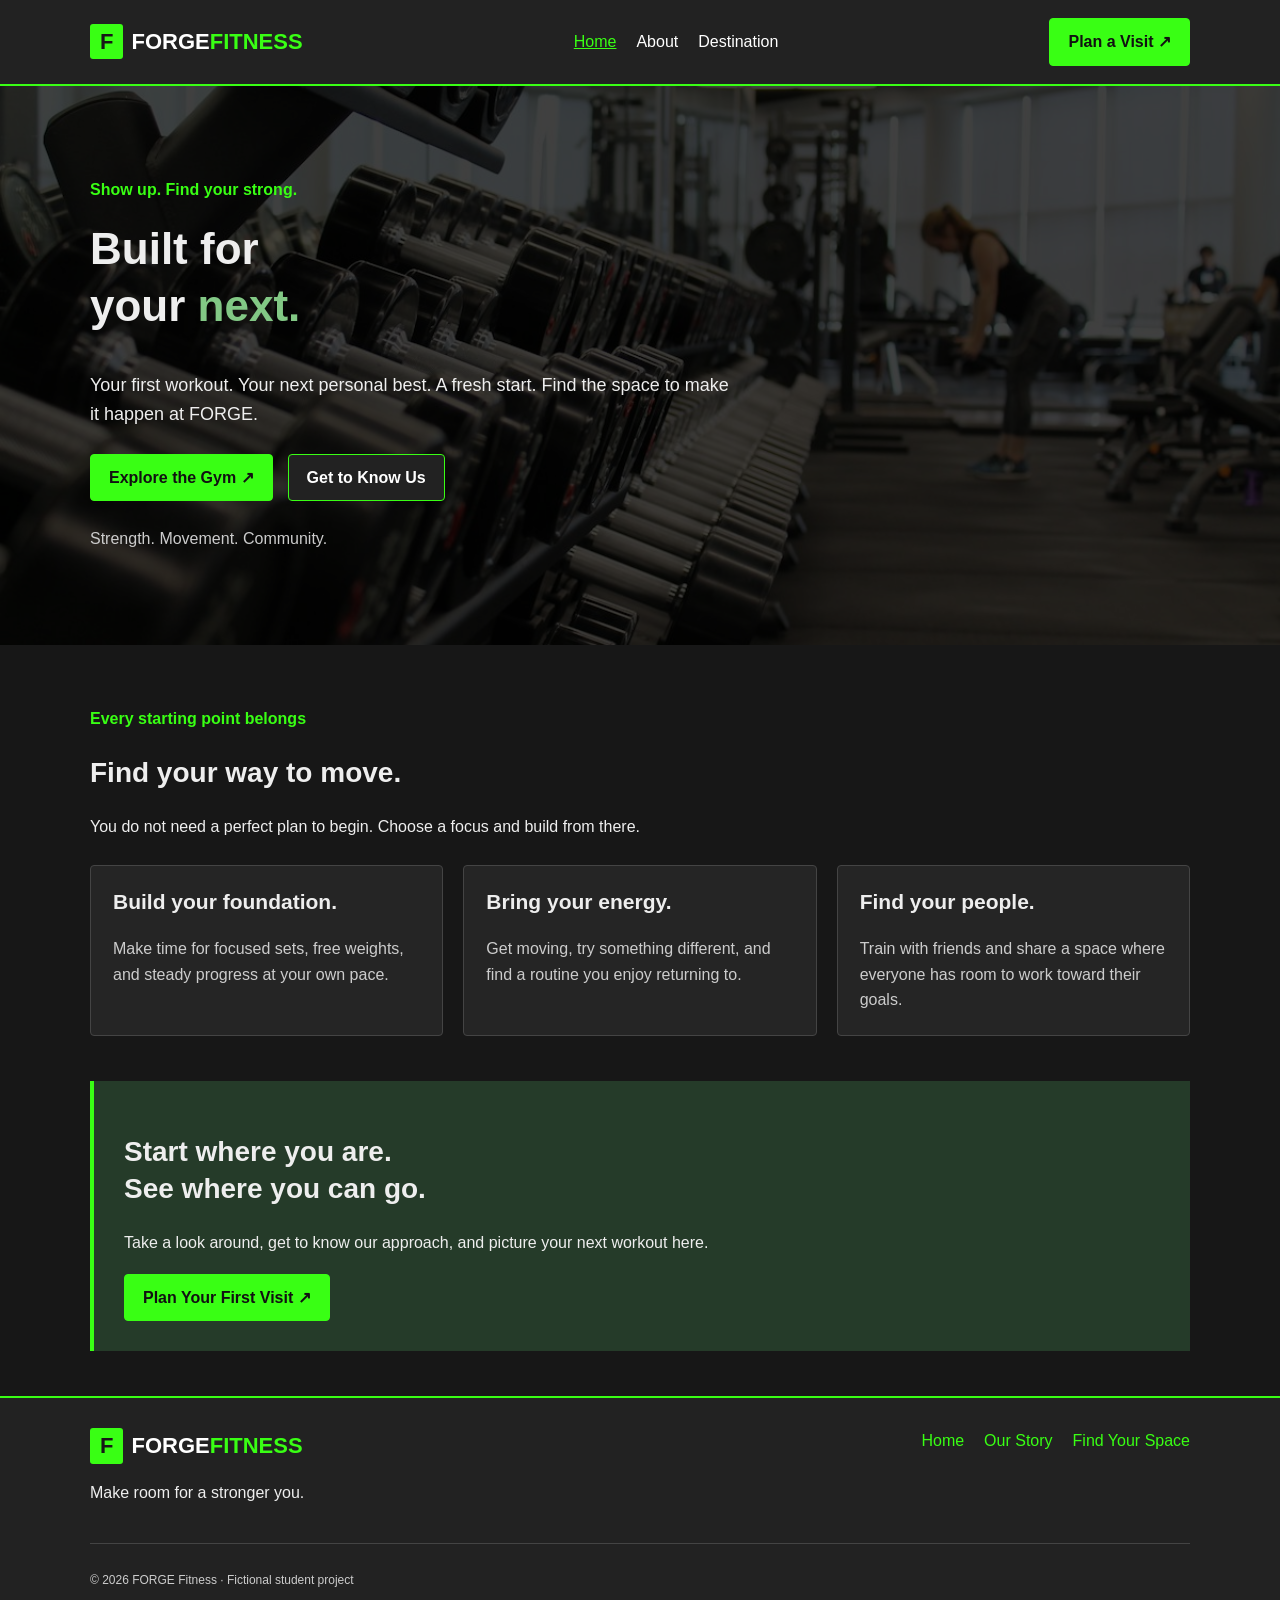
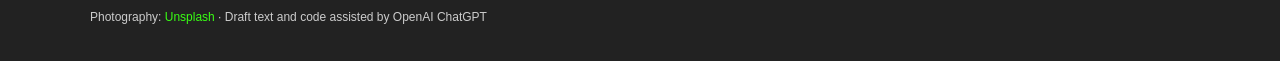
==== index.html @ 7fd6a6ab "Add files via upload" ====
<!DOCTYPE html>
<html lang="en">
<head>
    <meta charset="UTF-8">
    <meta name="viewport" content="width=device-width, initial-scale=1.0">

    <meta name="description"
          content="Discover FORGE Fitness, a welcoming gym for strength, movement, and community.">

    <meta name="keywords"
          content="gym, fitness, strength training, exercise, FORGE Fitness">

    <title>FORGE Fitness | Home</title>

    <link rel="stylesheet" href="style.css">

    <!-- Internal stylesheet required by the assignment -->
    <style>
    .home-highlight {
        color: #82c885;
    }

    .hero {
        background-image:
            linear-gradient(
                rgba(0, 0, 0, 0.75),
                rgba(0, 0, 0, 0.75)
            ),
            url("gym-background.jpg");
    }
    </style>
</head>

<body>
    <a class="skip-link" href="#main">Skip to content</a>

    <!-- SHARED HEADER: we all need to use this-->
    <header class="site-header">
        <div class="container header-inner">
            <a class="logo" href="index.html" aria-label="FORGE Fitness home">
                <span class="logo-mark" aria-hidden="true">F</span>
                <span>FORGE<span class="logo-word">FITNESS</span></span>
            </a>

            <nav class="main-nav" aria-label="Main navigation">
                <a href="index.html" aria-current="page">Home</a>
                <a href="about.html">About</a>
                <a href="destination.html">Destination</a>
                <!-- you guys put your files here -->
            </nav>

            <a class="button" href="destination.html#visit">Plan a Visit ↗</a>
        </div>
    </header>

    <main id="main">
        <section class="hero">
            <div class="container">
                <div class="hero-content">
                    <p class="eyebrow">Show up. Find your strong.</p>

                    <h1>Built for<br>your <span class="home-highlight">next.</span></h1>

                    <p class="lead">
                        Your first workout. Your next personal best.
                        A fresh start. Find the space to make it happen at FORGE.
                    </p>

                    <div class="button-group">
                        <a class="button" href="destination.html#visit">
                            Explore the Gym ↗
                        </a>

                        <a class="button button-outline" href="about.html">
                            Get to Know Us
                        </a>
                    </div>

                    <p class="hero-note">
                        Strength. Movement. Community.
                    </p>
                </div>
            </div>
        </section>

        <section class="section">
            <div class="container">
                <div class="section-heading">
                    <p class="eyebrow">Every starting point belongs</p>
                    <h2>Find your way to move.</h2>
                    <p>
                        You do not need a perfect plan to begin.
                        Choose a focus and build from there.
                    </p>
                </div>

                <div class="three-columns">
                    <article class="card">
                        <span class="card-number">01 / STRENGTH</span>
                        <h3>Build your foundation.</h3>
                        <p>
                            Make time for focused sets, free weights,
                            and steady progress at your own pace.
                        </p>
                    </article>

                    <article class="card">
                        <span class="card-number">02 / MOVEMENT</span>
                        <h3>Bring your energy.</h3>
                        <p>
                            Get moving, try something different,
                            and find a routine you enjoy returning to.
                        </p>
                    </article>

                    <article class="card">
                        <span class="card-number">03 / COMMUNITY</span>
                        <h3>Find your people.</h3>
                        <p>
                            Train with friends and share a space where
                            everyone has room to work toward their goals.
                        </p>
                    </article>
                </div>
            </div>
        </section>

        <section class="container callout">
            <h2>Start where you are.<br>See where you can go.</h2>

            <p>
                Take a look around, get to know our approach,
                and picture your next workout here.
            </p>

            <a class="button" href="destination.html#visit">
                Plan Your First Visit ↗
            </a>
        </section>
    </main>

    <!-- SHARED FOOTER: we all need to use this too -->
    <footer class="site-footer">
        <div class="container footer-top">
            <div>
                <a class="logo" href="index.html" aria-label="FORGE Fitness home">
                    <span class="logo-mark" aria-hidden="true">F</span>
                    <span>FORGE<span class="logo-word">FITNESS</span></span>
                </a>

                <p>Make room for a stronger you.</p>
            </div>

            <nav class="footer-nav" aria-label="Footer navigation">
                <a href="index.html">Home</a>
                <a href="about.html">Our Story</a>
                <a href="destination.html">Find Your Space</a>
            </nav>
        </div>

        <div class="container footer-bottom">
            <p>© 2026 FORGE Fitness · Fictional student project</p>

            <p class="image-credit">
                Photography:
                <a href="https://unsplash.com/photos/14e5300c3a48">
                    Unsplash
                </a>
                · Draft text and code assisted by OpenAI ChatGPT
            </p>
        </div>
    </footer>
</body>
</html>
---- style.css ----
/* General styles */
* {
    box-sizing: border-box;
}

body {
    margin: 0;
    background-color: #171717;
    color: #eeeeee;
    font-family: Arial, sans-serif;
    line-height: 1.6;
}

.container {
    width: 90%;
    max-width: 1100px;
    margin: auto;
}

a {
    color: #39FF14;
    text-decoration: none;
}

a:hover {
    text-decoration: underline;
}

img {
    max-width: 100%;
}

h1,
h2,
h3 {
    line-height: 1.3;
}

h1 {
    font-size: 40px;
}

h2 {
    font-size: 28px;
}

h3 {
    font-size: 21px;
}

p {
    margin-bottom: 18px;
}

/* Header and navigation */
.site-header {
    position: sticky;
    top: 0;
    z-index: 10;
    background-color: #222222;
    border-bottom: 2px solid #39FF14;
}

.header-inner {
    display: flex;
    justify-content: space-between;
    align-items: center;
    gap: 20px;
    padding: 18px 0;
}

.logo {
    display: inline-flex;
    align-items: center;
    gap: 8px;
    color: white;
    font-size: 22px;
    font-weight: bold;
}

.logo:hover {
    text-decoration: none;
}

.logo-mark {
    padding: 0 10px;
    background-color: #39FF14;
    color: #171717;
    border-radius: 3px;
}

.logo-word {
    color: #39FF14;
}

.main-nav {
    display: flex;
    flex-wrap: wrap;
    gap: 20px;
}

.main-nav a {
    color: white;
}

.main-nav a:hover,
.main-nav a[aria-current="page"] {
    color: #39FF14;
    text-decoration: underline;
}

/* Buttons */
.button {
    display: inline-block;
    padding: 10px 18px;
    background-color: #39FF14;
    color: #111111;
    border: 1px solid #39FF14;
    border-radius: 4px;
    font-weight: bold;
}

.button:hover {
    background-color: #39FF14;
    text-decoration: none;
}

.button-outline {
    background-color: #222222;
    color: white;
}

.button-outline:hover {
    background-color: #333333;
}

.button-group {
    display: flex;
    flex-wrap: wrap;
    gap: 15px;
    margin-top: 25px;
}

/* Home page */
.hero {
    padding: 75px 0;
    background-color: #222222;
    background-image:
        linear-gradient(
            rgba(0, 0, 0, 0.75),
            rgba(0, 0, 0, 0.75)
        ),
        url("images/gym-background.jpg");
    background-size: cover;
    background-position: center;
}

.hero-content {
    max-width: 650px;
}

.hero h1 {
    margin-top: 10px;
    font-size: 44px;
}

.lead {
    max-width: 650px;
    font-size: 18px;
}

.eyebrow {
    color: #39FF14;
    font-weight: bold;
}

.hero-note {
    margin-top: 25px;
    color: #cccccc;
}

.accent {
    color: #39FF14;
}

/* Shared sections */
.section {
    padding: 45px 0;
}

.section-heading {
    margin-bottom: 25px;
}

.three-columns {
    display: grid;
    grid-template-columns: repeat(3, 1fr);
    gap: 20px;
}

.card {
    padding: 22px;
    background-color: #252525;
    border: 1px solid #444444;
    border-radius: 4px;
}

.card h3 {
    margin-top: 0;
}

.card p {
    margin-bottom: 0;
    color: #cccccc;
}

/* Hide the decorative numbering */
.card-number {
    display: none;
}

.callout {
    padding: 30px;
    margin-bottom: 45px;
    background-color: #253b29;
    border-left: 4px solid #39FF14;
}

/* About and destination pages */
.page-intro {
    padding: 35px 0;
    background-color: #222222;
    border-bottom: 1px solid #444444;
}

.split-layout {
    display: grid;
    grid-template-columns: 1fr 1fr;
    align-items: center;
    gap: 35px;
}

.section-image {
    display: block;
    width: 100%;
    height: 320px;
    object-fit: cover;
    border-radius: 4px;
}

.body-copy {
    color: #cccccc;
}

.values-section {
    background-color: #202020;
}

.feature-list {
    padding-left: 25px;
}

.feature-list li {
    margin-bottom: 12px;
}

.visit-panel {
    display: grid;
    grid-template-columns: 1fr 1fr;
    gap: 35px;
    padding: 30px;
    margin-bottom: 45px;
    background-color: #252525;
    border: 1px solid #444444;
    scroll-margin-top: 120px;
}

.visit-steps {
    padding-left: 25px;
}

.visit-steps li {
    margin-bottom: 20px;
}

.visit-steps h3 {
    margin-bottom: 8px;
}

.project-note {
    padding: 15px;
    background-color: #171717;
    border-left: 3px solid #39FF14;
    font-size: 14px;
}

/* Footer */
.site-footer {
    padding: 30px 0 15px;
    background-color: #222222;
    border-top: 2px solid #39FF14;
}

.footer-top {
    display: flex;
    justify-content: space-between;
    gap: 25px;
}

.footer-nav {
    display: flex;
    flex-wrap: wrap;
    align-items: flex-start;
    gap: 20px;
}

.footer-bottom {
    margin-top: 20px;
    padding-top: 15px;
    border-top: 1px solid #444444;
    color: #cccccc;
    font-size: 12px;
}

/* Keyboard navigation */
.skip-link {
    position: absolute;
    top: -100px;
    left: 10px;
    padding: 10px;
    background-color: #39FF14;
    color: black;
}

.skip-link:focus {
    top: 10px;
}

a:focus-visible {
    outline: 2px solid #39FF14;
    outline-offset: 4px;
}

/* Smaller screens */
@media (max-width: 800px) {
    .header-inner {
        flex-direction: column;
        gap: 12px;
    }

    .main-nav {
        justify-content: center;
    }

    .header-inner > .button {
        display: none;
    }

    .three-columns,
    .split-layout,
    .visit-panel {
        grid-template-columns: 1fr;
    }

    .footer-top {
        flex-direction: column;
    }
}

/* Mobile screens, including 400px */
@media (max-width: 480px) {
    h1,
    .hero h1 {
        font-size: 32px;
    }

    h2 {
        font-size: 25px;
    }

    .hero {
        padding: 45px 0;
    }

    .lead {
        font-size: 16px;
    }

    .main-nav {
        gap: 16px;
    }

    .section {
        padding: 30px 0;
    }

    .section-image {
        height: 240px;
    }

    .callout,
    .visit-panel {
        padding: 20px;
    }

    .button-group {
        flex-direction: column;
        align-items: flex-start;
    }
}
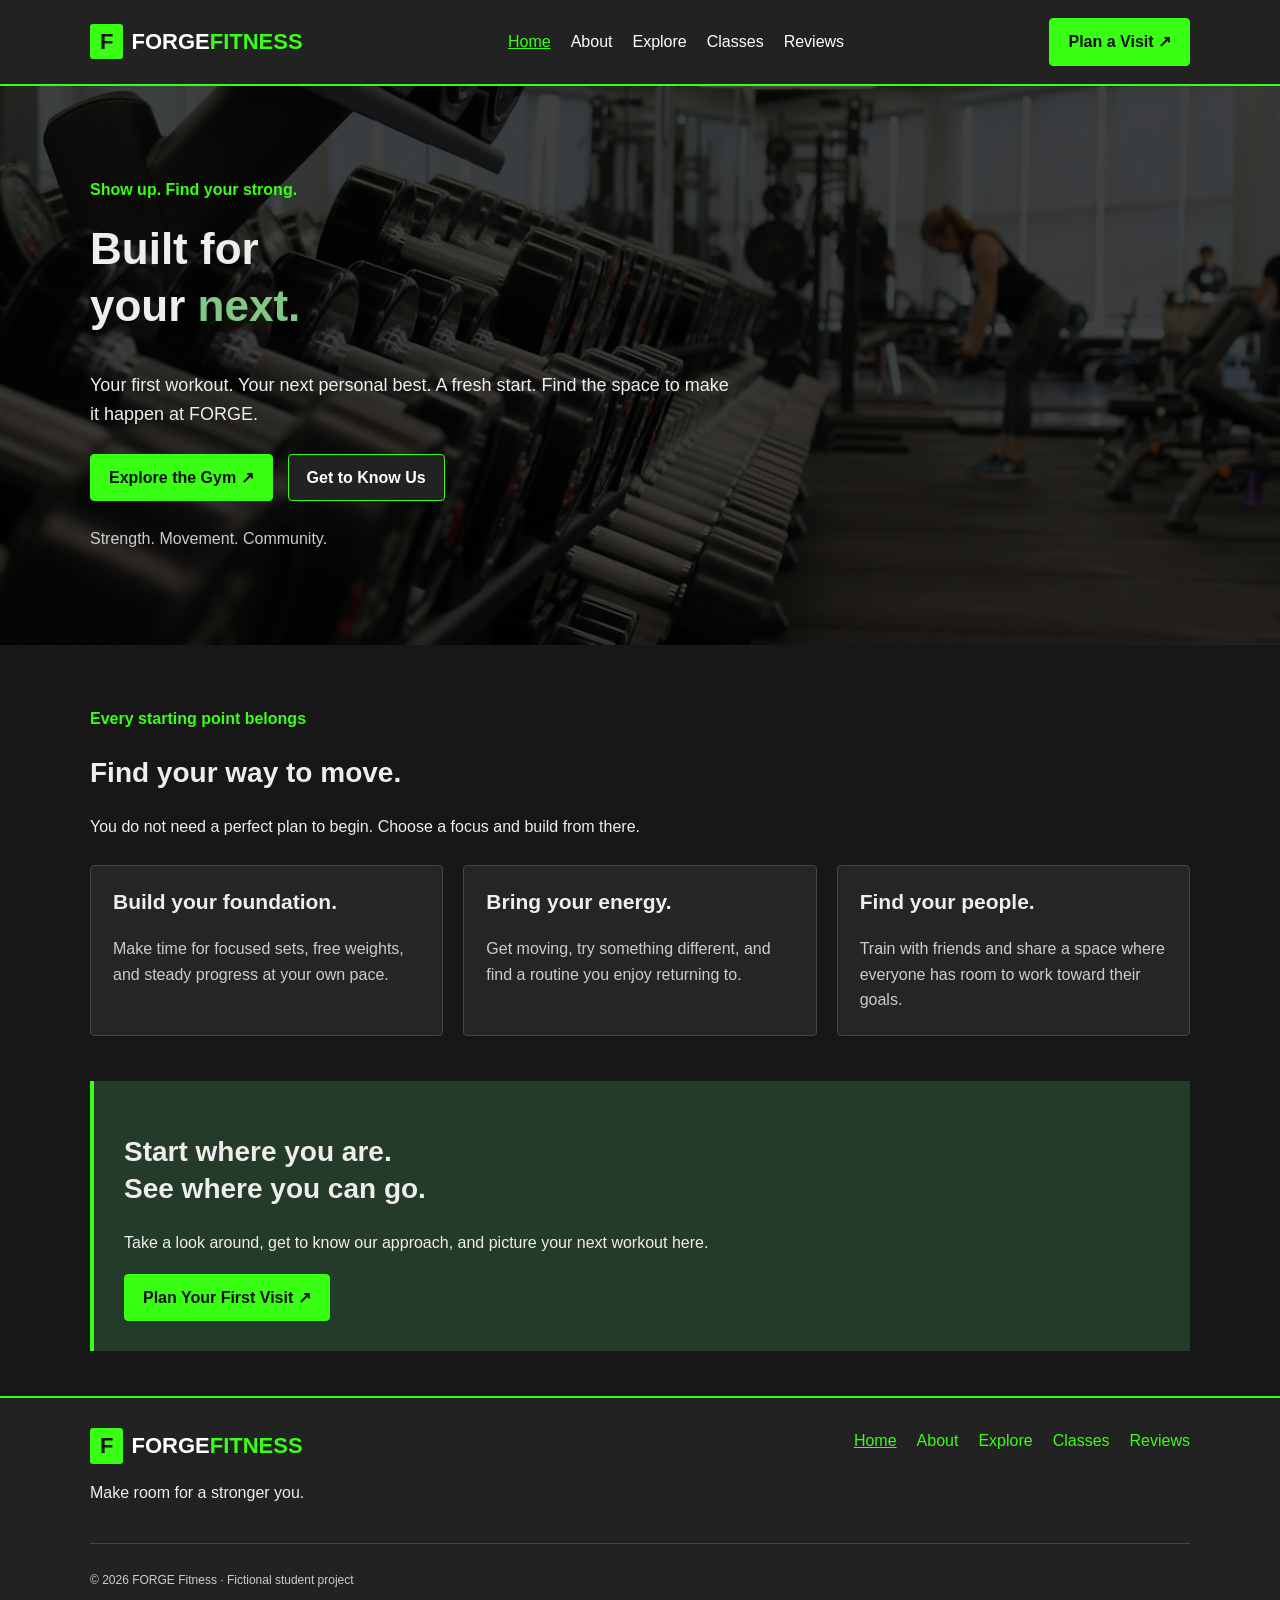
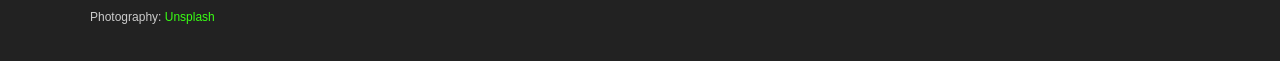
==== commit 06ee56cb: "Add classes, reviews, and Explore page improvements" ====
--- a/index.html
+++ b/index.html
@@ -45,8 +45,9 @@
             <nav class="main-nav" aria-label="Main navigation">
                 <a href="index.html" aria-current="page">Home</a>
                 <a href="about.html">About</a>
-                <a href="destination.html">Destination</a>
-                <!-- you guys put your files here -->
+                <a href="destination.html">Explore</a>
+                <a href="classes.html">Classes</a>
+                <a href="reviews.html">Reviews</a>
             </nav>
 
             <a class="button" href="destination.html#visit">Plan a Visit ↗</a>
@@ -152,9 +153,11 @@
             </div>
 
             <nav class="footer-nav" aria-label="Footer navigation">
-                <a href="index.html">Home</a>
-                <a href="about.html">Our Story</a>
-                <a href="destination.html">Find Your Space</a>
+                <a href="index.html" aria-current="page">Home</a>
+                <a href="about.html">About</a>
+                <a href="destination.html">Explore</a>
+                <a href="classes.html">Classes</a>
+                <a href="reviews.html">Reviews</a>
             </nav>
         </div>
 
@@ -166,7 +169,6 @@
                 <a href="https://unsplash.com/photos/14e5300c3a48">
                     Unsplash
                 </a>
-                · Draft text and code assisted by OpenAI ChatGPT
             </p>
         </div>
     </footer>
--- a/style.css
+++ b/style.css
@@ -104,7 +104,8 @@
 }
 
 .main-nav a:hover,
-.main-nav a[aria-current="page"] {
+.main-nav a[aria-current="page"],
+.footer-nav a[aria-current="page"] {
     color: #39FF14;
     text-decoration: underline;
 }
@@ -294,6 +295,38 @@
     font-size: 14px;
 }
 
+/* Explore page: reuse the shared grids, cards, and button styles. */
+.explore-hero h1 {
+    margin-top: 10px;
+}
+
+.facility-card {
+    padding: 0;
+    overflow: hidden;
+    border-top: 3px solid #39FF14;
+}
+
+.facility-image {
+    display: block;
+    width: 100%;
+    height: 220px;
+    object-fit: cover;
+    border-radius: 3px 3px 0 0;
+}
+
+.facility-copy {
+    padding: 22px;
+}
+
+.explore-visit {
+    padding-top: 0;
+}
+
+#facilities,
+.explore-visit {
+    scroll-margin-top: 160px;
+}
+
 /* Footer */
 .site-footer {
     padding: 30px 0 15px;
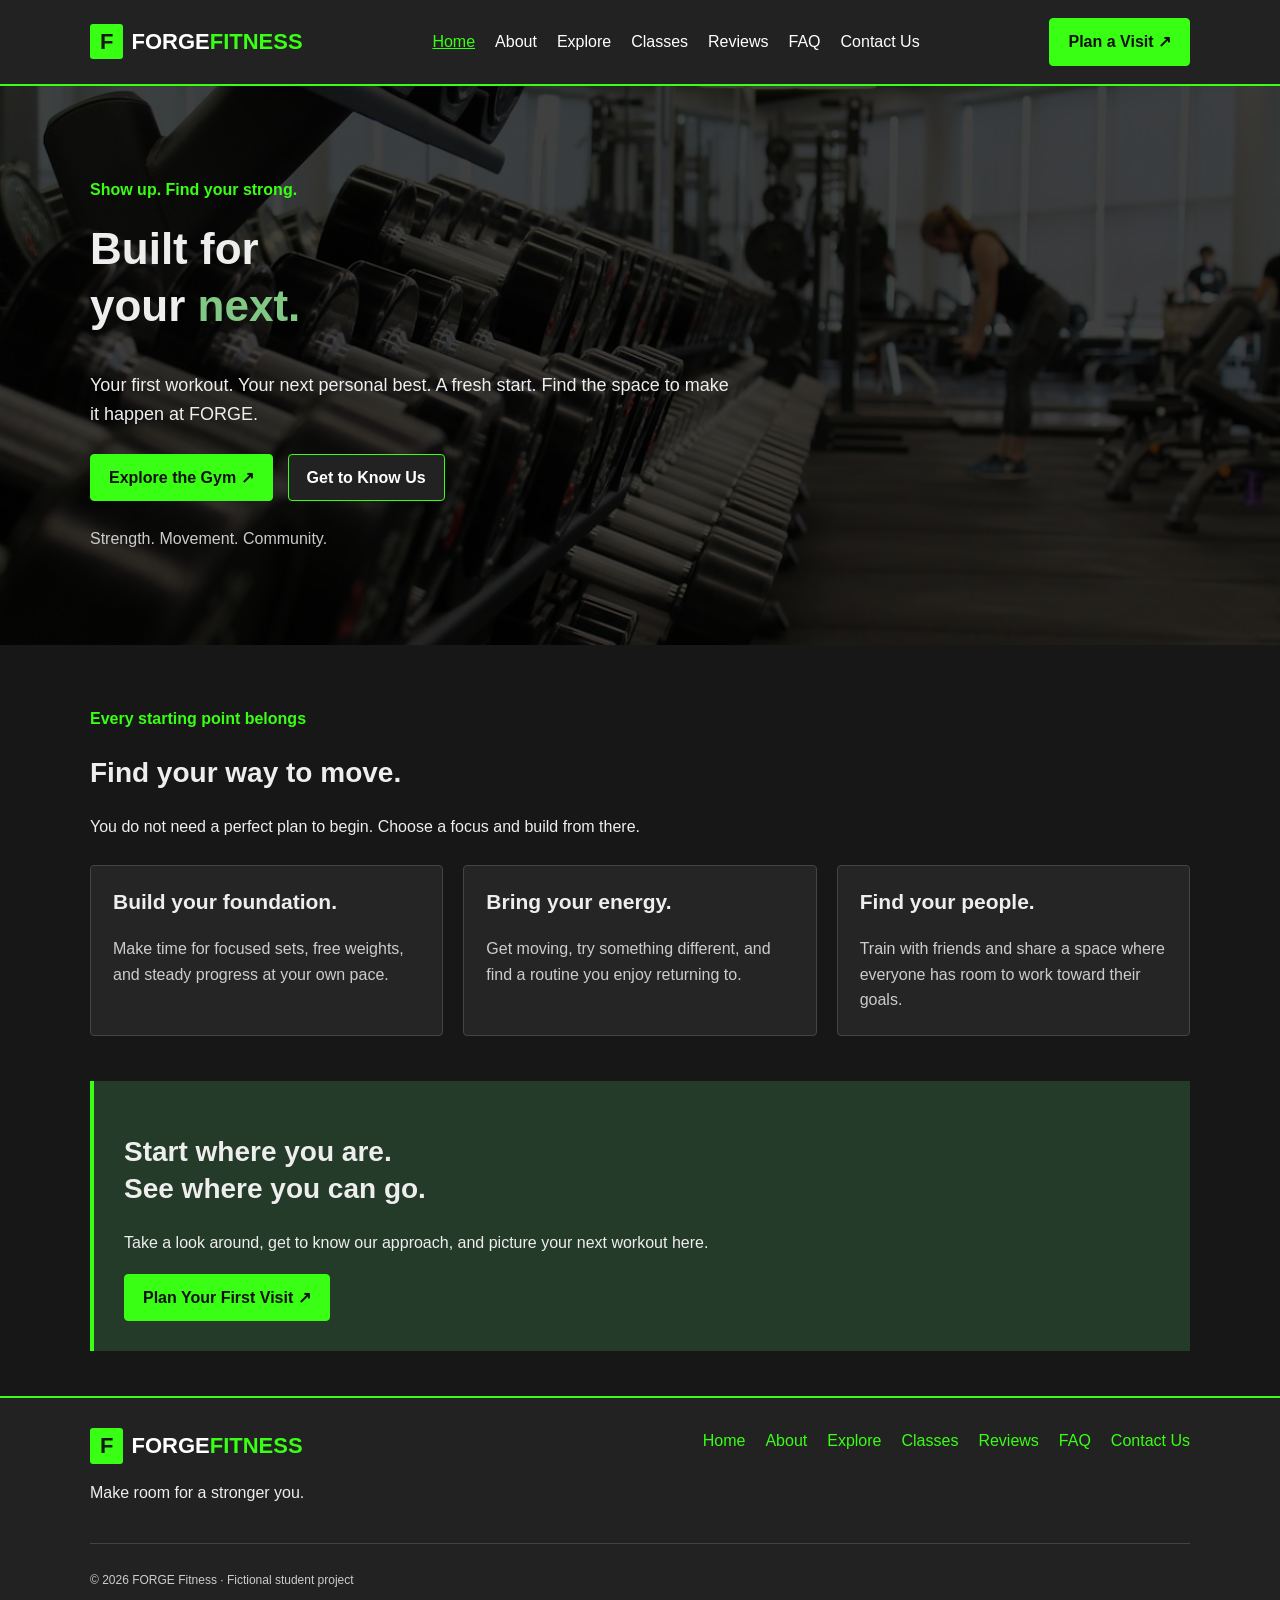
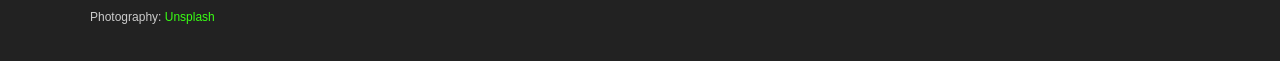
==== commit d1b399e9: "Add FAQ and Contact Us links to navigation" ====
--- a/index.html
+++ b/index.html
@@ -48,6 +48,8 @@
                 <a href="destination.html">Explore</a>
                 <a href="classes.html">Classes</a>
                 <a href="reviews.html">Reviews</a>
+                <a href="faq.html">FAQ</a>
+                <a href="contact.html">Contact Us</a>
             </nav>
 
             <a class="button" href="destination.html#visit">Plan a Visit ↗</a>
@@ -158,6 +160,8 @@
                 <a href="destination.html">Explore</a>
                 <a href="classes.html">Classes</a>
                 <a href="reviews.html">Reviews</a>
+                <a href="faq.html">FAQ</a>
+                <a href="contact.html">Contact Us</a>
             </nav>
         </div>
 
@@ -173,4 +177,4 @@
         </div>
     </footer>
 </body>
-</html>+</html>
--- a/style.css
+++ b/style.css
@@ -104,8 +104,7 @@
 }
 
 .main-nav a:hover,
-.main-nav a[aria-current="page"],
-.footer-nav a[aria-current="page"] {
+.main-nav a[aria-current="page"] {
     color: #39FF14;
     text-decoration: underline;
 }
@@ -140,6 +139,16 @@
     flex-wrap: wrap;
     gap: 15px;
     margin-top: 25px;
+}
+
+.contact-form {
+    background: #171717;
+    border-color: #cccccc;
+    color: #eeeeee;
+}
+
+form {
+    margin-left: 100px;
 }
 
 /* Home page */
@@ -295,38 +304,6 @@
     font-size: 14px;
 }
 
-/* Explore page: reuse the shared grids, cards, and button styles. */
-.explore-hero h1 {
-    margin-top: 10px;
-}
-
-.facility-card {
-    padding: 0;
-    overflow: hidden;
-    border-top: 3px solid #39FF14;
-}
-
-.facility-image {
-    display: block;
-    width: 100%;
-    height: 220px;
-    object-fit: cover;
-    border-radius: 3px 3px 0 0;
-}
-
-.facility-copy {
-    padding: 22px;
-}
-
-.explore-visit {
-    padding-top: 0;
-}
-
-#facilities,
-.explore-visit {
-    scroll-margin-top: 160px;
-}
-
 /* Footer */
 .site-footer {
     padding: 30px 0 15px;
@@ -440,4 +417,4 @@
         flex-direction: column;
         align-items: flex-start;
     }
-}
+}
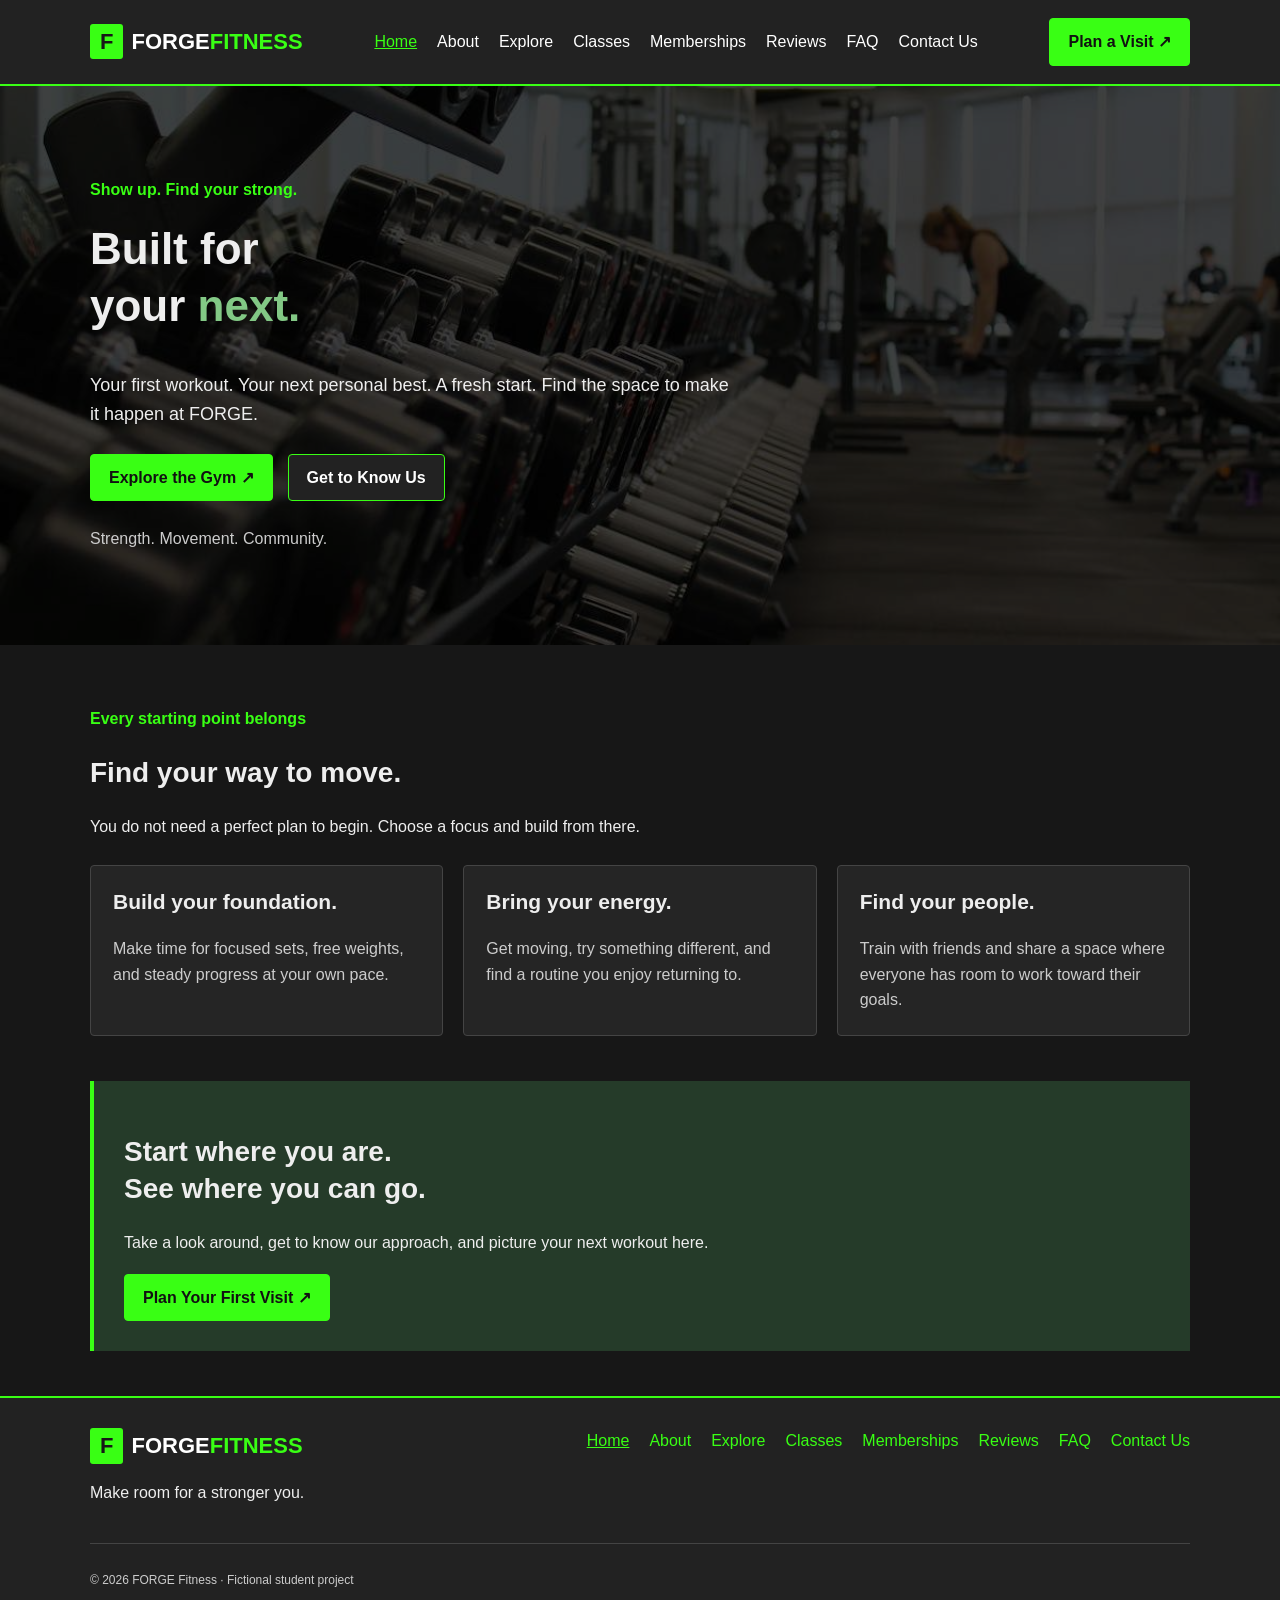
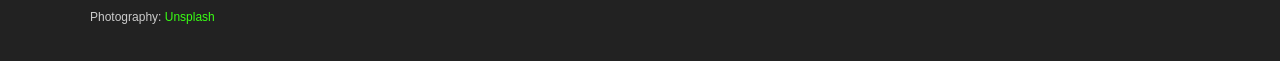
==== commit 866fd333: "Add membership plans and navigation; improve contact form and image sizes" ====
--- a/index.html
+++ b/index.html
@@ -47,6 +47,7 @@
                 <a href="about.html">About</a>
                 <a href="destination.html">Explore</a>
                 <a href="classes.html">Classes</a>
+                <a href="membership.html">Memberships</a>
                 <a href="reviews.html">Reviews</a>
                 <a href="faq.html">FAQ</a>
                 <a href="contact.html">Contact Us</a>
@@ -159,6 +160,7 @@
                 <a href="about.html">About</a>
                 <a href="destination.html">Explore</a>
                 <a href="classes.html">Classes</a>
+                <a href="membership.html">Memberships</a>
                 <a href="reviews.html">Reviews</a>
                 <a href="faq.html">FAQ</a>
                 <a href="contact.html">Contact Us</a>
--- a/style.css
+++ b/style.css
@@ -104,7 +104,8 @@
 }
 
 .main-nav a:hover,
-.main-nav a[aria-current="page"] {
+.main-nav a[aria-current="page"],
+.footer-nav a[aria-current="page"] {
     color: #39FF14;
     text-decoration: underline;
 }
@@ -141,14 +142,51 @@
     margin-top: 25px;
 }
 
+/* Contact form */
+.contact-section {
+    max-width: 700px;
+}
+
+#contactForm {
+    display: flex;
+    flex-direction: column;
+}
+
+#contactForm label {
+    margin-bottom: 6px;
+    font-weight: bold;
+}
+
 .contact-form {
+    width: 100%;
+    padding: 12px;
+    margin-bottom: 20px;
     background: #171717;
-    border-color: #cccccc;
+    border: 1px solid #cccccc;
+    border-radius: 4px;
     color: #eeeeee;
-}
-
-form {
-    margin-left: 100px;
+    font: inherit;
+}
+
+textarea.contact-form {
+    resize: vertical;
+}
+
+.contact-form:focus-visible,
+#contactForm button:focus-visible {
+    outline: 2px solid #39FF14;
+    outline-offset: 3px;
+}
+
+#contactForm .button {
+    align-self: flex-start;
+    font: inherit;
+    font-weight: bold;
+    cursor: pointer;
+}
+
+#confirmation:empty {
+    display: none;
 }
 
 /* Home page */
@@ -417,4 +455,50 @@
         flex-direction: column;
         align-items: flex-start;
     }
-}+}
+/* Membership plans */
+.membership-card {
+    display: flex;
+    flex-direction: column;
+    border-top: 3px solid #39FF14;
+}
+
+.membership-card .membership-price {
+    margin: 0 0 18px;
+    color: #39FF14;
+}
+
+.membership-price strong {
+    font-size: 30px;
+}
+
+.membership-select {
+    margin-top: auto;
+    font: inherit;
+    font-weight: bold;
+    cursor: pointer;
+}
+
+.membership-select:focus-visible {
+    outline: 2px solid #39FF14;
+    outline-offset: 4px;
+}
+
+.membership-selected {
+    border-color: #39FF14;
+    background-color: #253b29;
+}
+
+#membership-confirmation {
+    margin-top: 24px;
+}
+
+/* Keep the expanded navigation readable at intermediate widths. */
+.main-nav a,
+.header-inner > .button {
+    white-space: nowrap;
+}
+
+.header-inner .logo {
+    flex-shrink: 0;
+}
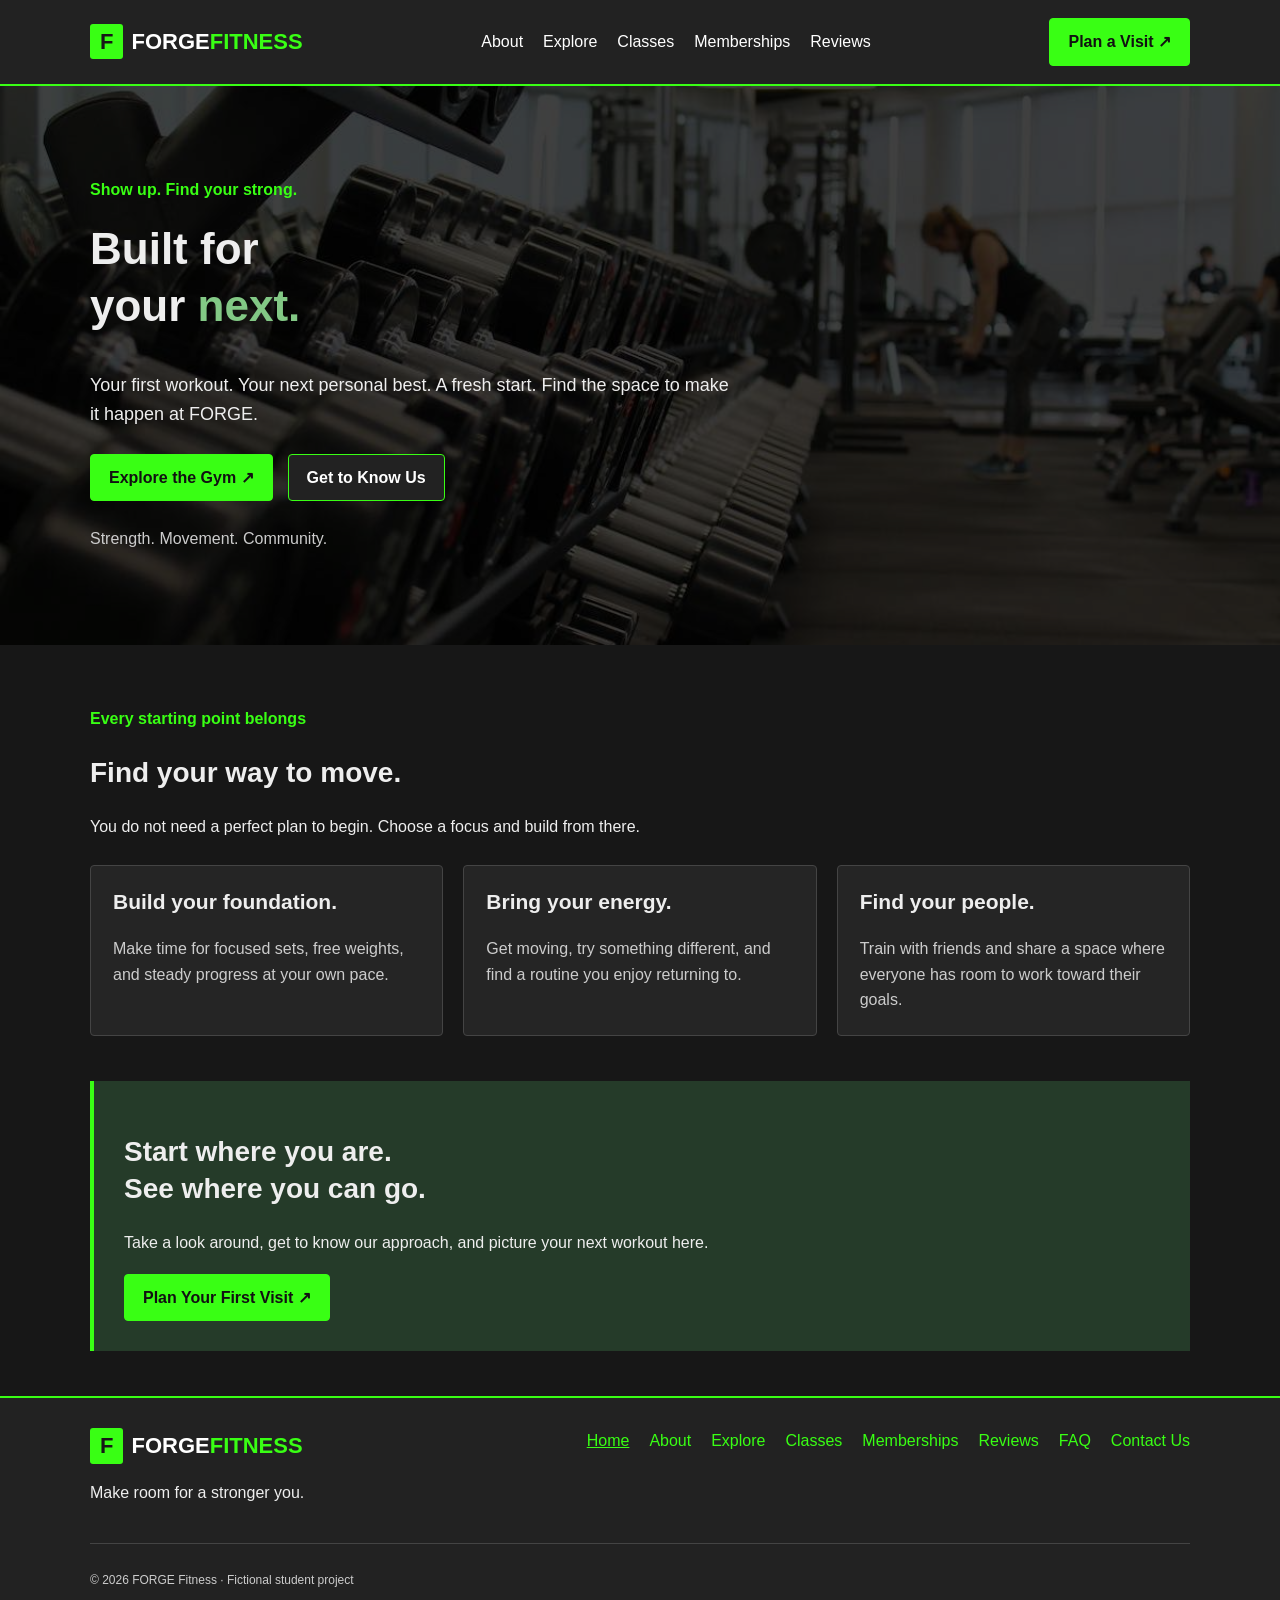
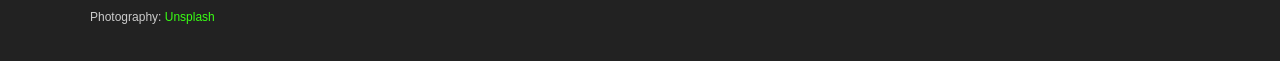
==== commit a5f50452: "shortening nav bar" ====
--- a/index.html
+++ b/index.html
@@ -43,14 +43,11 @@
             </a>
 
             <nav class="main-nav" aria-label="Main navigation">
-                <a href="index.html" aria-current="page">Home</a>
                 <a href="about.html">About</a>
                 <a href="destination.html">Explore</a>
                 <a href="classes.html">Classes</a>
                 <a href="membership.html">Memberships</a>
                 <a href="reviews.html">Reviews</a>
-                <a href="faq.html">FAQ</a>
-                <a href="contact.html">Contact Us</a>
             </nav>
 
             <a class="button" href="destination.html#visit">Plan a Visit ↗</a>
@@ -172,7 +169,7 @@
 
             <p class="image-credit">
                 Photography:
-                <a href="https://unsplash.com/photos/14e5300c3a48">
+                <a href="https://unsplash.com/">
                     Unsplash
                 </a>
             </p>
